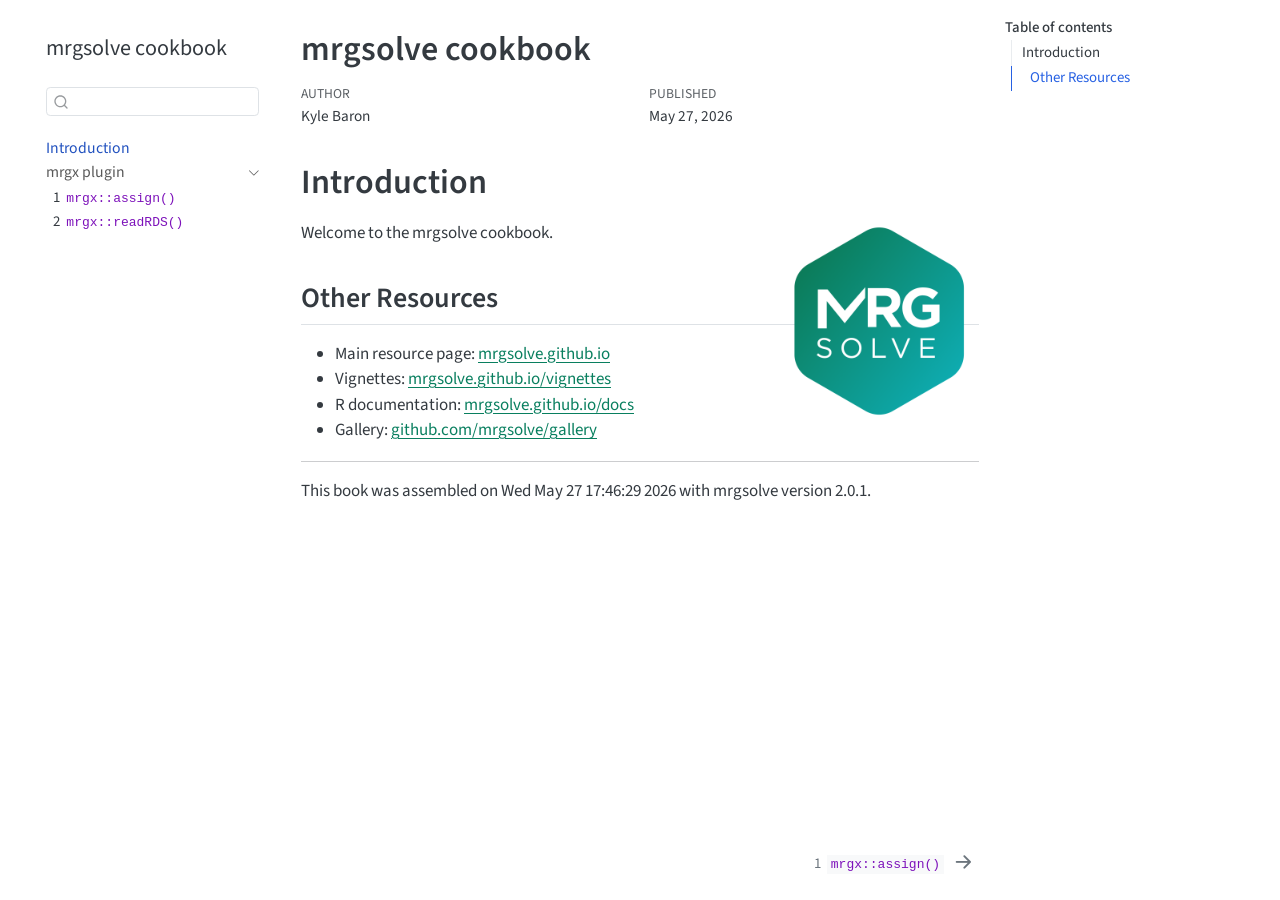
==== docs/index.html @ 0c02364f "starting book" ====
<!DOCTYPE html>
<html xmlns="http://www.w3.org/1999/xhtml" lang="en" xml:lang="en"><head>

<meta charset="utf-8">
<meta name="generator" content="quarto-1.9.37">

<meta name="viewport" content="width=device-width, initial-scale=1.0, user-scalable=yes">

<meta name="author" content="Kyle Baron">
<meta name="dcterms.date" content="2026-05-27">

<title>mrgsolve cookbook</title>
<style>
/* Default styles provided by pandoc.
** See https://pandoc.org/MANUAL.html#variables-for-html for config info.
*/
code{white-space: pre-wrap;}
span.smallcaps{font-variant: small-caps;}
div.columns{display: flex; gap: min(4vw, 1.5em);}
div.column{flex: auto; overflow-x: auto;}
div.hanging-indent{margin-left: 1.5em; text-indent: -1.5em;}
ul.task-list{list-style: none;}
ul.task-list li input[type="checkbox"] {
  width: 0.8em;
  margin: 0 0.8em 0.2em -1em; /* quarto-specific, see https://github.com/quarto-dev/quarto-cli/issues/4556 */ 
  vertical-align: middle;
}
</style>


<script src="site_libs/quarto-nav/quarto-nav.js"></script>
<script src="site_libs/quarto-nav/headroom.min.js"></script>
<script src="site_libs/clipboard/clipboard.min.js"></script>
<script src="site_libs/quarto-search/autocomplete.umd.js"></script>
<script src="site_libs/quarto-search/fuse.min.js"></script>
<script src="site_libs/quarto-search/quarto-search.js"></script>
<meta name="quarto:offset" content="./">
<link href="./mrgx-assign.html" rel="next">
<link href="./images/MRG-Solve-Hex.png" rel="icon" type="image/png">
<script src="site_libs/quarto-html/quarto.js" type="module"></script>
<script src="site_libs/quarto-html/tabsets/tabsets.js" type="module"></script>
<script src="site_libs/quarto-html/popper.min.js"></script>
<script src="site_libs/quarto-html/tippy.umd.min.js"></script>
<script src="site_libs/quarto-html/anchor.min.js"></script>
<link href="site_libs/quarto-html/tippy.css" rel="stylesheet">
<link href="site_libs/quarto-html/quarto-syntax-highlighting-7f8f88aac4f3542376d5c11b86a4c14d.css" rel="stylesheet" id="quarto-text-highlighting-styles">
<script src="site_libs/bootstrap/bootstrap.min.js"></script>
<link href="site_libs/bootstrap/bootstrap-icons.css" rel="stylesheet">
<link href="site_libs/bootstrap/bootstrap-fcea66d32851c3decd982b1877fc33de.min.css" rel="stylesheet" append-hash="true" id="quarto-bootstrap" data-mode="light">
<script id="quarto-search-options" type="application/json">{
  "location": "sidebar",
  "copy-button": false,
  "collapse-after": 3,
  "panel-placement": "start",
  "type": "textbox",
  "limit": 50,
  "keyboard-shortcut": [
    "f",
    "/",
    "s"
  ],
  "show-item-context": false,
  "language": {
    "search-no-results-text": "No results",
    "search-matching-documents-text": "matching documents",
    "search-copy-link-title": "Copy link to search",
    "search-hide-matches-text": "Hide additional matches",
    "search-more-match-text": "more match in this document",
    "search-more-matches-text": "more matches in this document",
    "search-clear-button-title": "Clear",
    "search-text-placeholder": "",
    "search-detached-cancel-button-title": "Cancel",
    "search-submit-button-title": "Submit",
    "search-label": "Search"
  }
}</script>


</head>

<body class="nav-sidebar floating quarto-light">

<div id="quarto-search-results"></div>
  <header id="quarto-header" class="headroom fixed-top">
  <nav class="quarto-secondary-nav">
    <div class="container-fluid d-flex">
      <button type="button" class="quarto-btn-toggle btn" data-bs-toggle="collapse" role="button" data-bs-target=".quarto-sidebar-collapse-item" aria-controls="quarto-sidebar" aria-expanded="false" aria-label="Toggle sidebar navigation" onclick="if (window.quartoToggleHeadroom) { window.quartoToggleHeadroom(); }">
        <i class="bi bi-layout-text-sidebar-reverse"></i>
      </button>
        <nav class="quarto-page-breadcrumbs" aria-label="breadcrumb"><ol class="breadcrumb"><li class="breadcrumb-item"><a href="./index.html">Introduction</a></li></ol></nav>
        <a class="flex-grow-1" role="navigation" data-bs-toggle="collapse" data-bs-target=".quarto-sidebar-collapse-item" aria-controls="quarto-sidebar" aria-expanded="false" aria-label="Toggle sidebar navigation" onclick="if (window.quartoToggleHeadroom) { window.quartoToggleHeadroom(); }">      
        </a>
      <button type="button" class="btn quarto-search-button" aria-label="Search" onclick="window.quartoOpenSearch();">
        <i class="bi bi-search"></i>
      </button>
    </div>
  </nav>
</header>
<!-- content -->
<div id="quarto-content" class="quarto-container page-columns page-rows-contents page-layout-article">
<!-- sidebar -->
  <nav id="quarto-sidebar" class="sidebar collapse collapse-horizontal quarto-sidebar-collapse-item sidebar-navigation floating overflow-auto">
    <div class="pt-lg-2 mt-2 text-left sidebar-header">
    <div class="sidebar-title mb-0 py-0">
      <a href="./">mrgsolve cookbook</a> 
    </div>
      </div>
        <div class="mt-2 flex-shrink-0 align-items-center">
        <div class="sidebar-search">
        <div id="quarto-search" class="" title="Search"></div>
        </div>
        </div>
    <div class="sidebar-menu-container"> 
    <ul class="list-unstyled mt-1">
        <li class="sidebar-item">
  <div class="sidebar-item-container"> 
  <a href="./index.html" class="sidebar-item-text sidebar-link active">
 <span class="menu-text">Introduction</span></a>
  </div>
</li>
        <li class="sidebar-item sidebar-item-section">
      <div class="sidebar-item-container"> 
            <a class="sidebar-item-text sidebar-link text-start" data-bs-toggle="collapse" data-bs-target="#quarto-sidebar-section-1" role="navigation" aria-expanded="true">
 <span class="menu-text">mrgx plugin</span></a>
          <a class="sidebar-item-toggle text-start" data-bs-toggle="collapse" data-bs-target="#quarto-sidebar-section-1" role="navigation" aria-expanded="true" aria-label="Toggle section">
            <i class="bi bi-chevron-right ms-2"></i>
          </a> 
      </div>
      <ul id="quarto-sidebar-section-1" class="collapse list-unstyled sidebar-section depth1 show">  
          <li class="sidebar-item">
  <div class="sidebar-item-container"> 
  <a href="./mrgx-assign.html" class="sidebar-item-text sidebar-link">
 <span class="menu-text"><span class="chapter-number">1</span>&nbsp; <span class="chapter-title"><code>mrgx::assign()</code></span></span></a>
  </div>
</li>
          <li class="sidebar-item">
  <div class="sidebar-item-container"> 
  <a href="./mrgx-rds.html" class="sidebar-item-text sidebar-link">
 <span class="menu-text"><span class="chapter-number">2</span>&nbsp; <span class="chapter-title"><code>mrgx::readRDS()</code></span></span></a>
  </div>
</li>
      </ul>
  </li>
    </ul>
    </div>
</nav>
<div id="quarto-sidebar-glass" class="quarto-sidebar-collapse-item" data-bs-toggle="collapse" data-bs-target=".quarto-sidebar-collapse-item"></div>
<!-- margin-sidebar -->
    <div id="quarto-margin-sidebar" class="sidebar margin-sidebar">
        <nav id="TOC" role="doc-toc" class="toc-active">
    <h2 id="toc-title">Table of contents</h2>
   
  <ul>
  <li><a href="#introduction" id="toc-introduction" class="nav-link active" data-scroll-target="#introduction">Introduction</a>
  <ul class="collapse">
  <li><a href="#other-resources" id="toc-other-resources" class="nav-link" data-scroll-target="#other-resources">Other Resources</a></li>
  </ul></li>
  </ul>
</nav>
    </div>
<!-- main -->
<main class="content" id="quarto-document-content">

<header id="title-block-header" class="quarto-title-block default">
<div class="quarto-title">
<h1 class="title">mrgsolve cookbook</h1>
</div>



<div class="quarto-title-meta">

    <div>
    <div class="quarto-title-meta-heading">Author</div>
    <div class="quarto-title-meta-contents">
             <p>Kyle Baron </p>
          </div>
  </div>
    
    <div>
    <div class="quarto-title-meta-heading">Published</div>
    <div class="quarto-title-meta-contents">
      <p class="date">May 27, 2026</p>
    </div>
  </div>
  
    
  </div>
  


</header>


<section id="introduction" class="level1 unnumbered">
<h1 class="unnumbered">Introduction</h1>
<p><img src="images/MRG-Solve-Hex.png" align="right" width="200px"> Welcome to the mrgsolve cookbook.</p>
<section id="other-resources" class="level2 unnumbered">
<h2 class="unnumbered anchored" data-anchor-id="other-resources">Other Resources</h2>
<ul>
<li>Main resource page: <a href="https://mrgsolve.github.io">mrgsolve.github.io</a></li>
<li>Vignettes: <a href="https://mrgsolve.github.io/vignettes">mrgsolve.github.io/vignettes</a></li>
<li>R documentation: <a href="https://mrgsolve.github.io/docs">mrgsolve.github.io/docs</a></li>
<li>Gallery: <a href="https://github.com/mrgsolve/gallery">github.com/mrgsolve/gallery</a></li>
</ul>
<hr>
<p>This book was assembled on Wed May 27 17:46:29 2026 with mrgsolve version 2.0.1.</p>


</section>
</section>

</main> <!-- /main -->
<script id="quarto-html-after-body" type="application/javascript">
  window.document.addEventListener("DOMContentLoaded", function (event) {
    const icon = "";
    const anchorJS = new window.AnchorJS();
    anchorJS.options = {
      placement: 'right',
      icon: icon
    };
    anchorJS.add('.anchored');
    const isCodeAnnotation = (el) => {
      for (const clz of el.classList) {
        if (clz.startsWith('code-annotation-')) {                     
          return true;
        }
      }
      return false;
    }
    const onCopySuccess = function(e) {
      // button target
      const button = e.trigger;
      // don't keep focus
      button.blur();
      // flash "checked"
      button.classList.add('code-copy-button-checked');
      var currentTitle = button.getAttribute("title");
      button.setAttribute("title", "Copied!");
      let tooltip;
      if (window.bootstrap) {
        button.setAttribute("data-bs-toggle", "tooltip");
        button.setAttribute("data-bs-placement", "left");
        button.setAttribute("data-bs-title", "Copied!");
        tooltip = new bootstrap.Tooltip(button, 
          { trigger: "manual", 
            customClass: "code-copy-button-tooltip",
            offset: [0, -8]});
        tooltip.show();    
      }
      setTimeout(function() {
        if (tooltip) {
          tooltip.hide();
          button.removeAttribute("data-bs-title");
          button.removeAttribute("data-bs-toggle");
          button.removeAttribute("data-bs-placement");
        }
        button.setAttribute("title", currentTitle);
        button.classList.remove('code-copy-button-checked');
      }, 1000);
      // clear code selection
      e.clearSelection();
    }
    const getTextToCopy = function(trigger) {
      const outerScaffold = trigger.parentElement.cloneNode(true);
      const codeEl = outerScaffold.querySelector('code');
      for (const childEl of codeEl.children) {
        if (isCodeAnnotation(childEl)) {
          childEl.remove();
        }
      }
      return codeEl.innerText;
    }
    const clipboard = new window.ClipboardJS('.code-copy-button:not([data-in-quarto-modal])', {
      text: getTextToCopy
    });
    clipboard.on('success', onCopySuccess);
    if (window.document.getElementById('quarto-embedded-source-code-modal')) {
      const clipboardModal = new window.ClipboardJS('.code-copy-button[data-in-quarto-modal]', {
        text: getTextToCopy,
        container: window.document.getElementById('quarto-embedded-source-code-modal')
      });
      clipboardModal.on('success', onCopySuccess);
    }
      var localhostRegex = new RegExp(/^(?:http|https):\/\/localhost\:?[0-9]*\//);
      var mailtoRegex = new RegExp(/^mailto:/);
        var filterRegex = new RegExp('/' + window.location.host + '/');
      var isInternal = (href) => {
          return filterRegex.test(href) || localhostRegex.test(href) || mailtoRegex.test(href);
      }
      // Inspect non-navigation links and adorn them if external
     var links = window.document.querySelectorAll('a[href]:not(.nav-link):not(.navbar-brand):not(.toc-action):not(.sidebar-link):not(.sidebar-item-toggle):not(.pagination-link):not(.no-external):not([aria-hidden]):not(.dropdown-item):not(.quarto-navigation-tool):not(.about-link)');
      for (var i=0; i<links.length; i++) {
        const link = links[i];
        if (!isInternal(link.href)) {
          // undo the damage that might have been done by quarto-nav.js in the case of
          // links that we want to consider external
          if (link.dataset.originalHref !== undefined) {
            link.href = link.dataset.originalHref;
          }
        }
      }
    function tippyHover(el, contentFn, onTriggerFn, onUntriggerFn) {
      const config = {
        allowHTML: true,
        maxWidth: 500,
        delay: 100,
        arrow: false,
        appendTo: function(el) {
            return el.parentElement;
        },
        interactive: true,
        interactiveBorder: 10,
        theme: 'quarto',
        placement: 'bottom-start',
      };
      if (contentFn) {
        config.content = contentFn;
      }
      if (onTriggerFn) {
        config.onTrigger = onTriggerFn;
      }
      if (onUntriggerFn) {
        config.onUntrigger = onUntriggerFn;
      }
      window.tippy(el, config); 
    }
    const noterefs = window.document.querySelectorAll('a[role="doc-noteref"]');
    for (var i=0; i<noterefs.length; i++) {
      const ref = noterefs[i];
      tippyHover(ref, function() {
        // use id or data attribute instead here
        let href = ref.getAttribute('data-footnote-href') || ref.getAttribute('href');
        try { href = new URL(href).hash; } catch {}
        const id = href.replace(/^#\/?/, "");
        const note = window.document.getElementById(id);
        if (note) {
          return note.innerHTML;
        } else {
          return "";
        }
      });
    }
    const xrefs = window.document.querySelectorAll('a.quarto-xref');
    const processXRef = (id, note) => {
      // Strip column container classes
      const stripColumnClz = (el) => {
        el.classList.remove("page-full", "page-columns");
        if (el.children) {
          for (const child of el.children) {
            stripColumnClz(child);
          }
        }
      }
      stripColumnClz(note)
      if (id === null || id.startsWith('sec-')) {
        // Special case sections, only their first couple elements
        const container = document.createElement("div");
        if (note.children && note.children.length > 2) {
          container.appendChild(note.children[0].cloneNode(true));
          for (let i = 1; i < note.children.length; i++) {
            const child = note.children[i];
            if (child.tagName === "P" && child.innerText === "") {
              continue;
            } else {
              container.appendChild(child.cloneNode(true));
              break;
            }
          }
          if (window.Quarto?.typesetMath) {
            window.Quarto.typesetMath(container);
          }
          return container.innerHTML
        } else {
          if (window.Quarto?.typesetMath) {
            window.Quarto.typesetMath(note);
          }
          return note.innerHTML;
        }
      } else {
        // Remove any anchor links if they are present
        const anchorLink = note.querySelector('a.anchorjs-link');
        if (anchorLink) {
          anchorLink.remove();
        }
        if (window.Quarto?.typesetMath) {
          window.Quarto.typesetMath(note);
        }
        if (note.classList.contains("callout")) {
          return note.outerHTML;
        } else {
          return note.innerHTML;
        }
      }
    }
    for (var i=0; i<xrefs.length; i++) {
      const xref = xrefs[i];
      tippyHover(xref, undefined, function(instance) {
        instance.disable();
        let url = xref.getAttribute('href');
        let hash = undefined; 
        if (url.startsWith('#')) {
          hash = url;
        } else {
          try { hash = new URL(url).hash; } catch {}
        }
        if (hash) {
          const id = hash.replace(/^#\/?/, "");
          const note = window.document.getElementById(id);
          if (note !== null) {
            try {
              const html = processXRef(id, note.cloneNode(true));
              instance.setContent(html);
            } finally {
              instance.enable();
              instance.show();
            }
          } else {
            // See if we can fetch this
            fetch(url.split('#')[0])
            .then(res => res.text())
            .then(html => {
              const parser = new DOMParser();
              const htmlDoc = parser.parseFromString(html, "text/html");
              const note = htmlDoc.getElementById(id);
              if (note !== null) {
                const html = processXRef(id, note);
                instance.setContent(html);
              } 
            }).finally(() => {
              instance.enable();
              instance.show();
            });
          }
        } else {
          // See if we can fetch a full url (with no hash to target)
          // This is a special case and we should probably do some content thinning / targeting
          fetch(url)
          .then(res => res.text())
          .then(html => {
            const parser = new DOMParser();
            const htmlDoc = parser.parseFromString(html, "text/html");
            const note = htmlDoc.querySelector('main.content');
            if (note !== null) {
              // This should only happen for chapter cross references
              // (since there is no id in the URL)
              // remove the first header
              if (note.children.length > 0 && note.children[0].tagName === "HEADER") {
                note.children[0].remove();
              }
              const html = processXRef(null, note);
              instance.setContent(html);
            } 
          }).finally(() => {
            instance.enable();
            instance.show();
          });
        }
      }, function(instance) {
      });
    }
        let selectedAnnoteEl;
        const selectorForAnnotation = ( cell, annotation) => {
          let cellAttr = 'data-code-cell="' + cell + '"';
          let lineAttr = 'data-code-annotation="' +  annotation + '"';
          const selector = 'span[' + cellAttr + '][' + lineAttr + ']';
          return selector;
        }
        const selectCodeLines = (annoteEl) => {
          const doc = window.document;
          const targetCell = annoteEl.getAttribute("data-target-cell");
          const targetAnnotation = annoteEl.getAttribute("data-target-annotation");
          const annoteSpan = window.document.querySelector(selectorForAnnotation(targetCell, targetAnnotation));
          const lines = annoteSpan.getAttribute("data-code-lines").split(",");
          const lineIds = lines.map((line) => {
            return targetCell + "-" + line;
          })
          let top = null;
          let height = null;
          let parent = null;
          if (lineIds.length > 0) {
              //compute the position of the single el (top and bottom and make a div)
              const el = window.document.getElementById(lineIds[0]);
              top = el.offsetTop;
              height = el.offsetHeight;
              parent = el.parentElement.parentElement;
            if (lineIds.length > 1) {
              const lastEl = window.document.getElementById(lineIds[lineIds.length - 1]);
              const bottom = lastEl.offsetTop + lastEl.offsetHeight;
              height = bottom - top;
            }
            if (top !== null && height !== null && parent !== null) {
              // cook up a div (if necessary) and position it 
              let div = window.document.getElementById("code-annotation-line-highlight");
              if (div === null) {
                div = window.document.createElement("div");
                div.setAttribute("id", "code-annotation-line-highlight");
                div.style.position = 'absolute';
                parent.appendChild(div);
              }
              div.style.top = top - 2 + "px";
              div.style.height = height + 4 + "px";
              div.style.left = 0;
              let gutterDiv = window.document.getElementById("code-annotation-line-highlight-gutter");
              if (gutterDiv === null) {
                gutterDiv = window.document.createElement("div");
                gutterDiv.setAttribute("id", "code-annotation-line-highlight-gutter");
                gutterDiv.style.position = 'absolute';
                const codeCell = window.document.getElementById(targetCell);
                const gutter = codeCell.querySelector('.code-annotation-gutter');
                gutter.appendChild(gutterDiv);
              }
              gutterDiv.style.top = top - 2 + "px";
              gutterDiv.style.height = height + 4 + "px";
            }
            selectedAnnoteEl = annoteEl;
          }
        };
        const unselectCodeLines = () => {
          const elementsIds = ["code-annotation-line-highlight", "code-annotation-line-highlight-gutter"];
          elementsIds.forEach((elId) => {
            const div = window.document.getElementById(elId);
            if (div) {
              div.remove();
            }
          });
          selectedAnnoteEl = undefined;
        };
          // Handle positioning of the toggle
      window.addEventListener(
        "resize",
        throttle(() => {
          elRect = undefined;
          if (selectedAnnoteEl) {
            selectCodeLines(selectedAnnoteEl);
          }
        }, 10)
      );
      function throttle(fn, ms) {
      let throttle = false;
      let timer;
        return (...args) => {
          if(!throttle) { // first call gets through
              fn.apply(this, args);
              throttle = true;
          } else { // all the others get throttled
              if(timer) clearTimeout(timer); // cancel #2
              timer = setTimeout(() => {
                fn.apply(this, args);
                timer = throttle = false;
              }, ms);
          }
        };
      }
        // Attach click handler to the DT
        const annoteDls = window.document.querySelectorAll('dt[data-target-cell]');
        for (const annoteDlNode of annoteDls) {
          annoteDlNode.addEventListener('click', (event) => {
            const clickedEl = event.target;
            if (clickedEl !== selectedAnnoteEl) {
              unselectCodeLines();
              const activeEl = window.document.querySelector('dt[data-target-cell].code-annotation-active');
              if (activeEl) {
                activeEl.classList.remove('code-annotation-active');
              }
              selectCodeLines(clickedEl);
              clickedEl.classList.add('code-annotation-active');
            } else {
              // Unselect the line
              unselectCodeLines();
              clickedEl.classList.remove('code-annotation-active');
            }
          });
        }
    const findCites = (el) => {
      const parentEl = el.parentElement;
      if (parentEl) {
        const cites = parentEl.dataset.cites;
        if (cites) {
          return {
            el,
            cites: cites.split(' ')
          };
        } else {
          return findCites(el.parentElement)
        }
      } else {
        return undefined;
      }
    };
    var bibliorefs = window.document.querySelectorAll('a[role="doc-biblioref"]');
    for (var i=0; i<bibliorefs.length; i++) {
      const ref = bibliorefs[i];
      const citeInfo = findCites(ref);
      if (citeInfo) {
        tippyHover(citeInfo.el, function() {
          var popup = window.document.createElement('div');
          citeInfo.cites.forEach(function(cite) {
            var citeDiv = window.document.createElement('div');
            citeDiv.classList.add('hanging-indent');
            citeDiv.classList.add('csl-entry');
            var biblioDiv = window.document.getElementById('ref-' + cite);
            if (biblioDiv) {
              citeDiv.innerHTML = biblioDiv.innerHTML;
            }
            popup.appendChild(citeDiv);
          });
          return popup.innerHTML;
        });
      }
    }
  });
  </script>
<nav class="page-navigation">
  <div class="nav-page nav-page-previous">
  </div>
  <div class="nav-page nav-page-next">
      <a href="./mrgx-assign.html" class="pagination-link" aria-label="`mrgx::assign()`">
        <span class="nav-page-text"><span class="chapter-number">1</span>&nbsp; <span class="chapter-title"><code>mrgx::assign()</code></span></span> <i class="bi bi-arrow-right-short"></i>
      </a>
  </div>
</nav>
</div> <!-- /content -->




</body></html>
---- docs/site_libs/quarto-html/tippy.css ----
.tippy-box[data-animation=fade][data-state=hidden]{opacity:0}[data-tippy-root]{max-width:calc(100vw - 10px)}.tippy-box{position:relative;background-color:#333;color:#fff;border-radius:4px;font-size:14px;line-height:1.4;white-space:normal;outline:0;transition-property:transform,visibility,opacity}.tippy-box[data-placement^=top]>.tippy-arrow{bottom:0}.tippy-box[data-placement^=top]>.tippy-arrow:before{bottom:-7px;left:0;border-width:8px 8px 0;border-top-color:initial;transform-origin:center top}.tippy-box[data-placement^=bottom]>.tippy-arrow{top:0}.tippy-box[data-placement^=bottom]>.tippy-arrow:before{top:-7px;left:0;border-width:0 8px 8px;border-bottom-color:initial;transform-origin:center bottom}.tippy-box[data-placement^=left]>.tippy-arrow{right:0}.tippy-box[data-placement^=left]>.tippy-arrow:before{border-width:8px 0 8px 8px;border-left-color:initial;right:-7px;transform-origin:center left}.tippy-box[data-placement^=right]>.tippy-arrow{left:0}.tippy-box[data-placement^=right]>.tippy-arrow:before{left:-7px;border-width:8px 8px 8px 0;border-right-color:initial;transform-origin:center right}.tippy-box[data-inertia][data-state=visible]{transition-timing-function:cubic-bezier(.54,1.5,.38,1.11)}.tippy-arrow{width:16px;height:16px;color:#333}.tippy-arrow:before{content:"";position:absolute;border-color:transparent;border-style:solid}.tippy-content{position:relative;padding:5px 9px;z-index:1}
---- docs/site_libs/quarto-html/quarto-syntax-highlighting-7f8f88aac4f3542376d5c11b86a4c14d.css ----
/* quarto syntax highlight colors */
:root {
  --quarto-hl-ot-color: #003B4F;
  --quarto-hl-at-color: #657422;
  --quarto-hl-ss-color: #20794D;
  --quarto-hl-an-color: #5E5E5E;
  --quarto-hl-fu-color: #4758AB;
  --quarto-hl-st-color: #20794D;
  --quarto-hl-cf-color: #003B4F;
  --quarto-hl-op-color: #5E5E5E;
  --quarto-hl-er-color: #AD0000;
  --quarto-hl-bn-color: #AD0000;
  --quarto-hl-al-color: #AD0000;
  --quarto-hl-va-color: #111111;
  --quarto-hl-bu-color: inherit;
  --quarto-hl-ex-color: inherit;
  --quarto-hl-pp-color: #AD0000;
  --quarto-hl-in-color: #5E5E5E;
  --quarto-hl-vs-color: #20794D;
  --quarto-hl-wa-color: #5E5E5E;
  --quarto-hl-do-color: #5E5E5E;
  --quarto-hl-im-color: #00769E;
  --quarto-hl-ch-color: #20794D;
  --quarto-hl-dt-color: #AD0000;
  --quarto-hl-fl-color: #AD0000;
  --quarto-hl-co-color: #5E5E5E;
  --quarto-hl-cv-color: #5E5E5E;
  --quarto-hl-cn-color: #8f5902;
  --quarto-hl-sc-color: #5E5E5E;
  --quarto-hl-dv-color: #AD0000;
  --quarto-hl-kw-color: #003B4F;
}

/* other quarto variables */
:root {
  --quarto-font-monospace: SFMono-Regular, Menlo, Monaco, Consolas, "Liberation Mono", "Courier New", monospace;
}

/* syntax highlight based on Pandoc's rules */
pre > code.sourceCode > span {
  color: #003B4F;
}

code.sourceCode > span {
  color: #003B4F;
}

div.sourceCode,
div.sourceCode pre.sourceCode {
  color: #003B4F;
}

/* Normal */
code span {
  color: #003B4F;
}

/* Alert */
code span.al {
  color: #AD0000;
  font-style: inherit;
}

/* Annotation */
code span.an {
  color: #5E5E5E;
  font-style: inherit;
}

/* Attribute */
code span.at {
  color: #657422;
  font-style: inherit;
}

/* BaseN */
code span.bn {
  color: #AD0000;
  font-style: inherit;
}

/* BuiltIn */
code span.bu {
  font-style: inherit;
}

/* ControlFlow */
code span.cf {
  color: #003B4F;
  font-weight: bold;
  font-style: inherit;
}

/* Char */
code span.ch {
  color: #20794D;
  font-style: inherit;
}

/* Constant */
code span.cn {
  color: #8f5902;
  font-style: inherit;
}

/* Comment */
code span.co {
  color: #5E5E5E;
  font-style: inherit;
}

/* CommentVar */
code span.cv {
  color: #5E5E5E;
  font-style: italic;
}

/* Documentation */
code span.do {
  color: #5E5E5E;
  font-style: italic;
}

/* DataType */
code span.dt {
  color: #AD0000;
  font-style: inherit;
}

/* DecVal */
code span.dv {
  color: #AD0000;
  font-style: inherit;
}

/* Error */
code span.er {
  color: #AD0000;
  font-style: inherit;
}

/* Extension */
code span.ex {
  font-style: inherit;
}

/* Float */
code span.fl {
  color: #AD0000;
  font-style: inherit;
}

/* Function */
code span.fu {
  color: #4758AB;
  font-style: inherit;
}

/* Import */
code span.im {
  color: #00769E;
  font-style: inherit;
}

/* Information */
code span.in {
  color: #5E5E5E;
  font-style: inherit;
}

/* Keyword */
code span.kw {
  color: #003B4F;
  font-weight: bold;
  font-style: inherit;
}

/* Operator */
code span.op {
  color: #5E5E5E;
  font-style: inherit;
}

/* Other */
code span.ot {
  color: #003B4F;
  font-style: inherit;
}

/* Preprocessor */
code span.pp {
  color: #AD0000;
  font-style: inherit;
}

/* SpecialChar */
code span.sc {
  color: #5E5E5E;
  font-style: inherit;
}

/* SpecialString */
code span.ss {
  color: #20794D;
  font-style: inherit;
}

/* String */
code span.st {
  color: #20794D;
  font-style: inherit;
}

/* Variable */
code span.va {
  color: #111111;
  font-style: inherit;
}

/* VerbatimString */
code span.vs {
  color: #20794D;
  font-style: inherit;
}

/* Warning */
code span.wa {
  color: #5E5E5E;
  font-style: italic;
}

.prevent-inlining {
  content: "</";
}

/*# sourceMappingURL=789ad8cd35626ba772517505b42a116e.css.map */
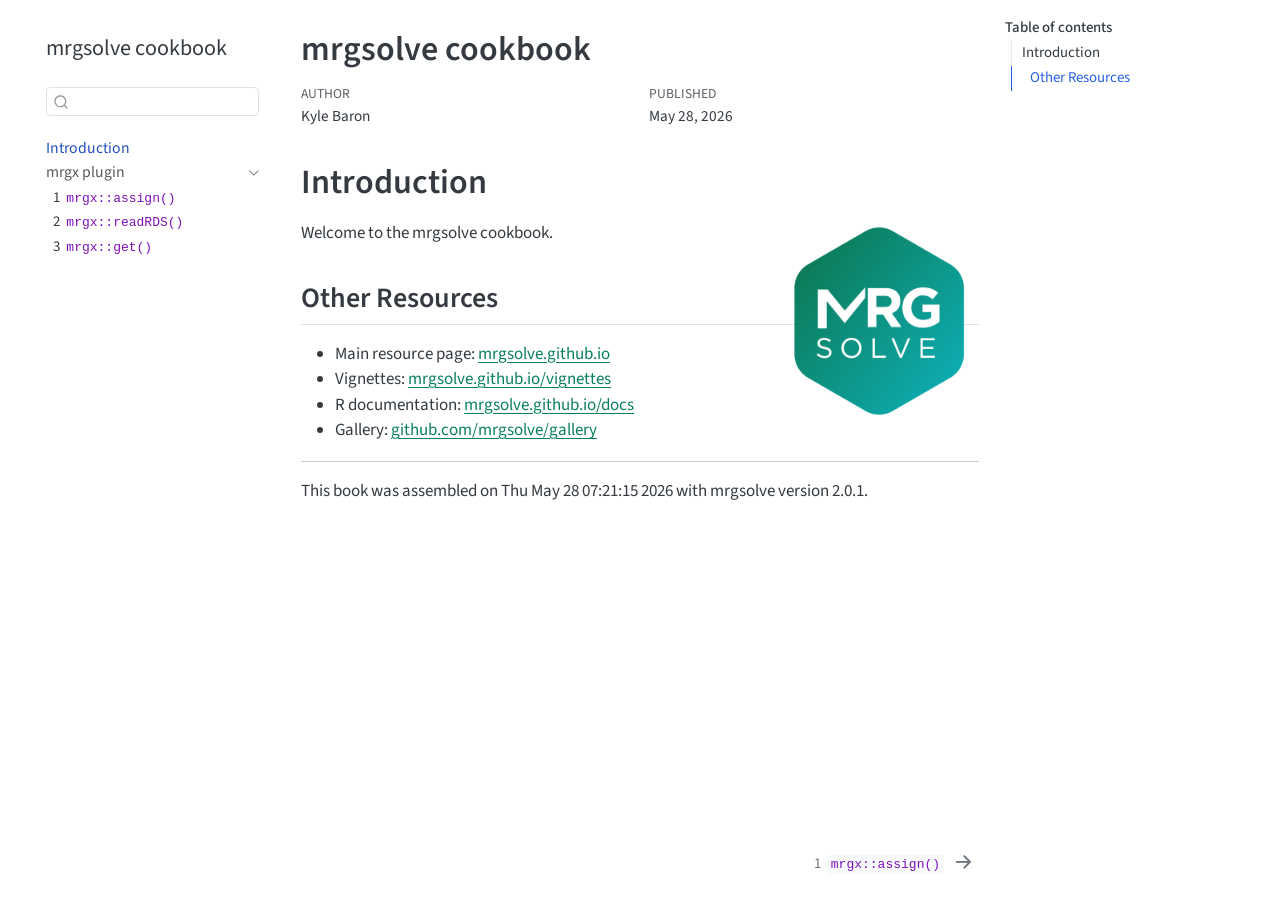
==== commit 95b38504: "add mrgx-get" ====
--- a/docs/index.html
+++ b/docs/index.html
@@ -7,7 +7,7 @@
 <meta name="viewport" content="width=device-width, initial-scale=1.0, user-scalable=yes">
 
 <meta name="author" content="Kyle Baron">
-<meta name="dcterms.date" content="2026-05-27">
+<meta name="dcterms.date" content="2026-05-28">
 
 <title>mrgsolve cookbook</title>
 <style>
@@ -139,6 +139,12 @@
  <span class="menu-text"><span class="chapter-number">2</span>&nbsp; <span class="chapter-title"><code>mrgx::readRDS()</code></span></span></a>
   </div>
 </li>
+          <li class="sidebar-item">
+  <div class="sidebar-item-container"> 
+  <a href="./mrgx-get.html" class="sidebar-item-text sidebar-link">
+ <span class="menu-text"><span class="chapter-number">3</span>&nbsp; <span class="chapter-title"><code>mrgx::get()</code></span></span></a>
+  </div>
+</li>
       </ul>
   </li>
     </ul>
@@ -180,7 +186,7 @@
     <div>
     <div class="quarto-title-meta-heading">Published</div>
     <div class="quarto-title-meta-contents">
-      <p class="date">May 27, 2026</p>
+      <p class="date">May 28, 2026</p>
     </div>
   </div>
   
@@ -204,7 +210,7 @@
 <li>Gallery: <a href="https://github.com/mrgsolve/gallery">github.com/mrgsolve/gallery</a></li>
 </ul>
 <hr>
-<p>This book was assembled on Wed May 27 17:46:29 2026 with mrgsolve version 2.0.1.</p>
+<p>This book was assembled on Thu May 28 07:21:15 2026 with mrgsolve version 2.0.1.</p>
 
 
 </section>
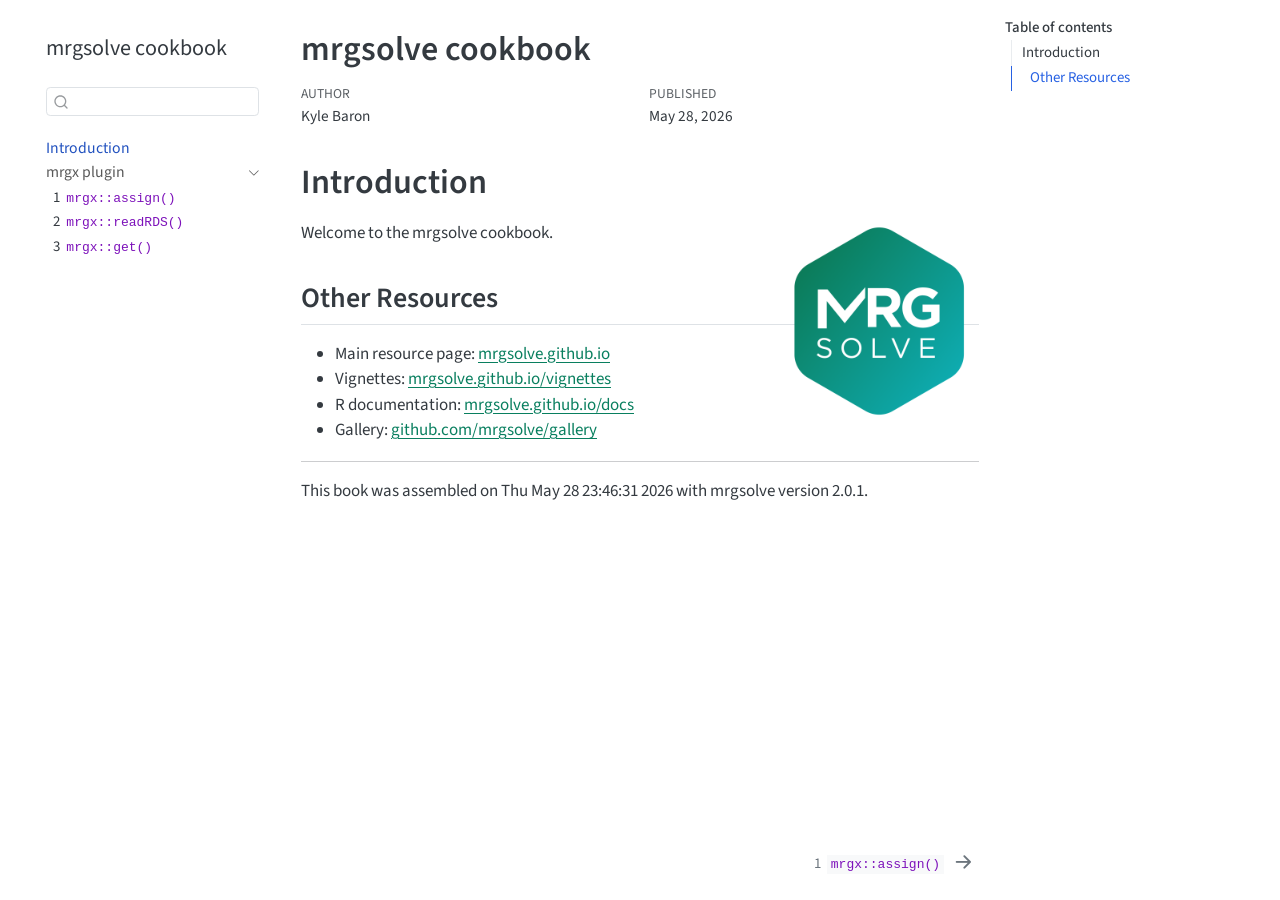
==== commit fab01a85: "add to get examples" ====
--- a/docs/index.html
+++ b/docs/index.html
@@ -210,7 +210,7 @@
 <li>Gallery: <a href="https://github.com/mrgsolve/gallery">github.com/mrgsolve/gallery</a></li>
 </ul>
 <hr>
-<p>This book was assembled on Thu May 28 07:21:15 2026 with mrgsolve version 2.0.1.</p>
+<p>This book was assembled on Thu May 28 23:46:31 2026 with mrgsolve version 2.0.1.</p>
 
 
 </section>
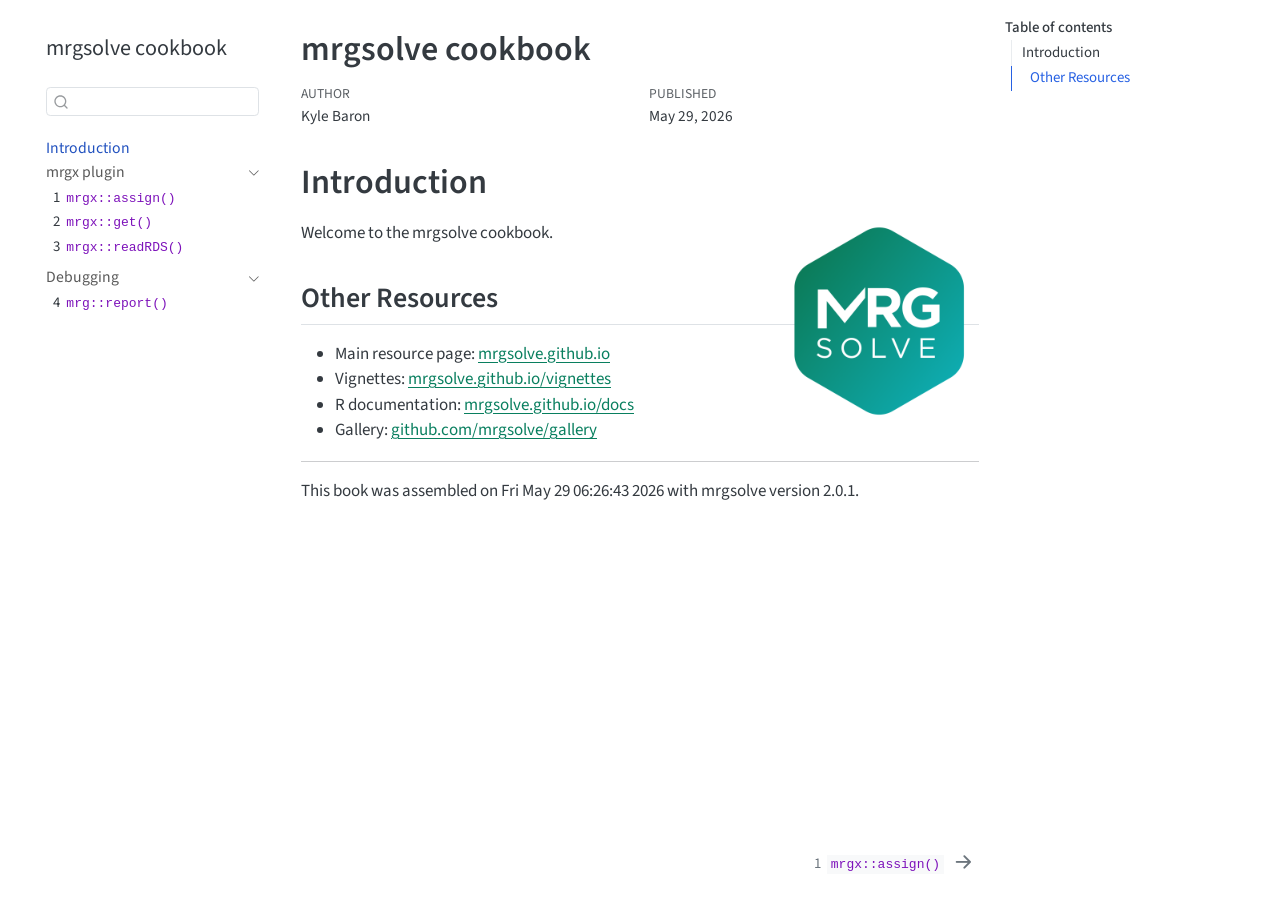
==== commit 9e4dbe7c: "add report vignette" ====
--- a/docs/index.html
+++ b/docs/index.html
@@ -7,7 +7,7 @@
 <meta name="viewport" content="width=device-width, initial-scale=1.0, user-scalable=yes">
 
 <meta name="author" content="Kyle Baron">
-<meta name="dcterms.date" content="2026-05-28">
+<meta name="dcterms.date" content="2026-05-29">
 
 <title>mrgsolve cookbook</title>
 <style>
@@ -135,14 +135,31 @@
 </li>
           <li class="sidebar-item">
   <div class="sidebar-item-container"> 
-  <a href="./mrgx-rds.html" class="sidebar-item-text sidebar-link">
- <span class="menu-text"><span class="chapter-number">2</span>&nbsp; <span class="chapter-title"><code>mrgx::readRDS()</code></span></span></a>
+  <a href="./mrgx-get.html" class="sidebar-item-text sidebar-link">
+ <span class="menu-text"><span class="chapter-number">2</span>&nbsp; <span class="chapter-title"><code>mrgx::get()</code></span></span></a>
   </div>
 </li>
           <li class="sidebar-item">
   <div class="sidebar-item-container"> 
-  <a href="./mrgx-get.html" class="sidebar-item-text sidebar-link">
- <span class="menu-text"><span class="chapter-number">3</span>&nbsp; <span class="chapter-title"><code>mrgx::get()</code></span></span></a>
+  <a href="./mrgx-rds.html" class="sidebar-item-text sidebar-link">
+ <span class="menu-text"><span class="chapter-number">3</span>&nbsp; <span class="chapter-title"><code>mrgx::readRDS()</code></span></span></a>
+  </div>
+</li>
+      </ul>
+  </li>
+        <li class="sidebar-item sidebar-item-section">
+      <div class="sidebar-item-container"> 
+            <a class="sidebar-item-text sidebar-link text-start" data-bs-toggle="collapse" data-bs-target="#quarto-sidebar-section-2" role="navigation" aria-expanded="true">
+ <span class="menu-text">Debugging</span></a>
+          <a class="sidebar-item-toggle text-start" data-bs-toggle="collapse" data-bs-target="#quarto-sidebar-section-2" role="navigation" aria-expanded="true" aria-label="Toggle section">
+            <i class="bi bi-chevron-right ms-2"></i>
+          </a> 
+      </div>
+      <ul id="quarto-sidebar-section-2" class="collapse list-unstyled sidebar-section depth1 show">  
+          <li class="sidebar-item">
+  <div class="sidebar-item-container"> 
+  <a href="./mrg-report.html" class="sidebar-item-text sidebar-link">
+ <span class="menu-text"><span class="chapter-number">4</span>&nbsp; <span class="chapter-title"><code>mrg::report()</code></span></span></a>
   </div>
 </li>
       </ul>
@@ -186,7 +203,7 @@
     <div>
     <div class="quarto-title-meta-heading">Published</div>
     <div class="quarto-title-meta-contents">
-      <p class="date">May 28, 2026</p>
+      <p class="date">May 29, 2026</p>
     </div>
   </div>
   
@@ -210,7 +227,7 @@
 <li>Gallery: <a href="https://github.com/mrgsolve/gallery">github.com/mrgsolve/gallery</a></li>
 </ul>
 <hr>
-<p>This book was assembled on Thu May 28 23:46:31 2026 with mrgsolve version 2.0.1.</p>
+<p>This book was assembled on Fri May 29 06:26:43 2026 with mrgsolve version 2.0.1.</p>
 
 
 </section>
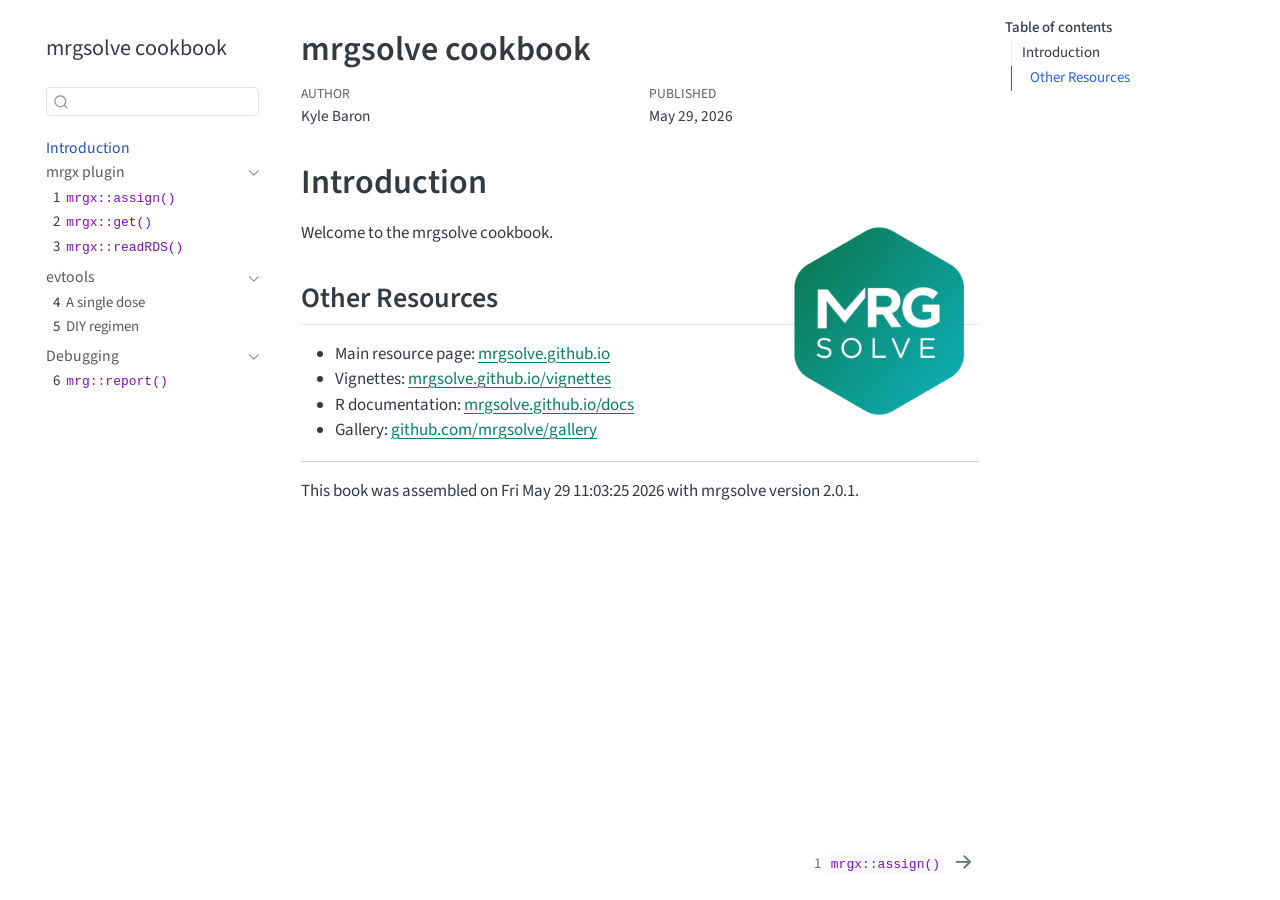
==== commit 78314bb5: "refresh" ====
--- a/docs/index.html
+++ b/docs/index.html
@@ -150,7 +150,7 @@
         <li class="sidebar-item sidebar-item-section">
       <div class="sidebar-item-container"> 
             <a class="sidebar-item-text sidebar-link text-start" data-bs-toggle="collapse" data-bs-target="#quarto-sidebar-section-2" role="navigation" aria-expanded="true">
- <span class="menu-text">Debugging</span></a>
+ <span class="menu-text">evtools</span></a>
           <a class="sidebar-item-toggle text-start" data-bs-toggle="collapse" data-bs-target="#quarto-sidebar-section-2" role="navigation" aria-expanded="true" aria-label="Toggle section">
             <i class="bi bi-chevron-right ms-2"></i>
           </a> 
@@ -158,8 +158,31 @@
       <ul id="quarto-sidebar-section-2" class="collapse list-unstyled sidebar-section depth1 show">  
           <li class="sidebar-item">
   <div class="sidebar-item-container"> 
+  <a href="./evtools-0.html" class="sidebar-item-text sidebar-link">
+ <span class="menu-text"><span class="chapter-number">4</span>&nbsp; <span class="chapter-title">A single dose</span></span></a>
+  </div>
+</li>
+          <li class="sidebar-item">
+  <div class="sidebar-item-container"> 
+  <a href="./evtools-1.html" class="sidebar-item-text sidebar-link">
+ <span class="menu-text"><span class="chapter-number">5</span>&nbsp; <span class="chapter-title">DIY regimen</span></span></a>
+  </div>
+</li>
+      </ul>
+  </li>
+        <li class="sidebar-item sidebar-item-section">
+      <div class="sidebar-item-container"> 
+            <a class="sidebar-item-text sidebar-link text-start" data-bs-toggle="collapse" data-bs-target="#quarto-sidebar-section-3" role="navigation" aria-expanded="true">
+ <span class="menu-text">Debugging</span></a>
+          <a class="sidebar-item-toggle text-start" data-bs-toggle="collapse" data-bs-target="#quarto-sidebar-section-3" role="navigation" aria-expanded="true" aria-label="Toggle section">
+            <i class="bi bi-chevron-right ms-2"></i>
+          </a> 
+      </div>
+      <ul id="quarto-sidebar-section-3" class="collapse list-unstyled sidebar-section depth1 show">  
+          <li class="sidebar-item">
+  <div class="sidebar-item-container"> 
   <a href="./mrg-report.html" class="sidebar-item-text sidebar-link">
- <span class="menu-text"><span class="chapter-number">4</span>&nbsp; <span class="chapter-title"><code>mrg::report()</code></span></span></a>
+ <span class="menu-text"><span class="chapter-number">6</span>&nbsp; <span class="chapter-title"><code>mrg::report()</code></span></span></a>
   </div>
 </li>
       </ul>
@@ -227,7 +250,7 @@
 <li>Gallery: <a href="https://github.com/mrgsolve/gallery">github.com/mrgsolve/gallery</a></li>
 </ul>
 <hr>
-<p>This book was assembled on Fri May 29 06:26:43 2026 with mrgsolve version 2.0.1.</p>
+<p>This book was assembled on Fri May 29 11:03:25 2026 with mrgsolve version 2.0.1.</p>
 
 
 </section>
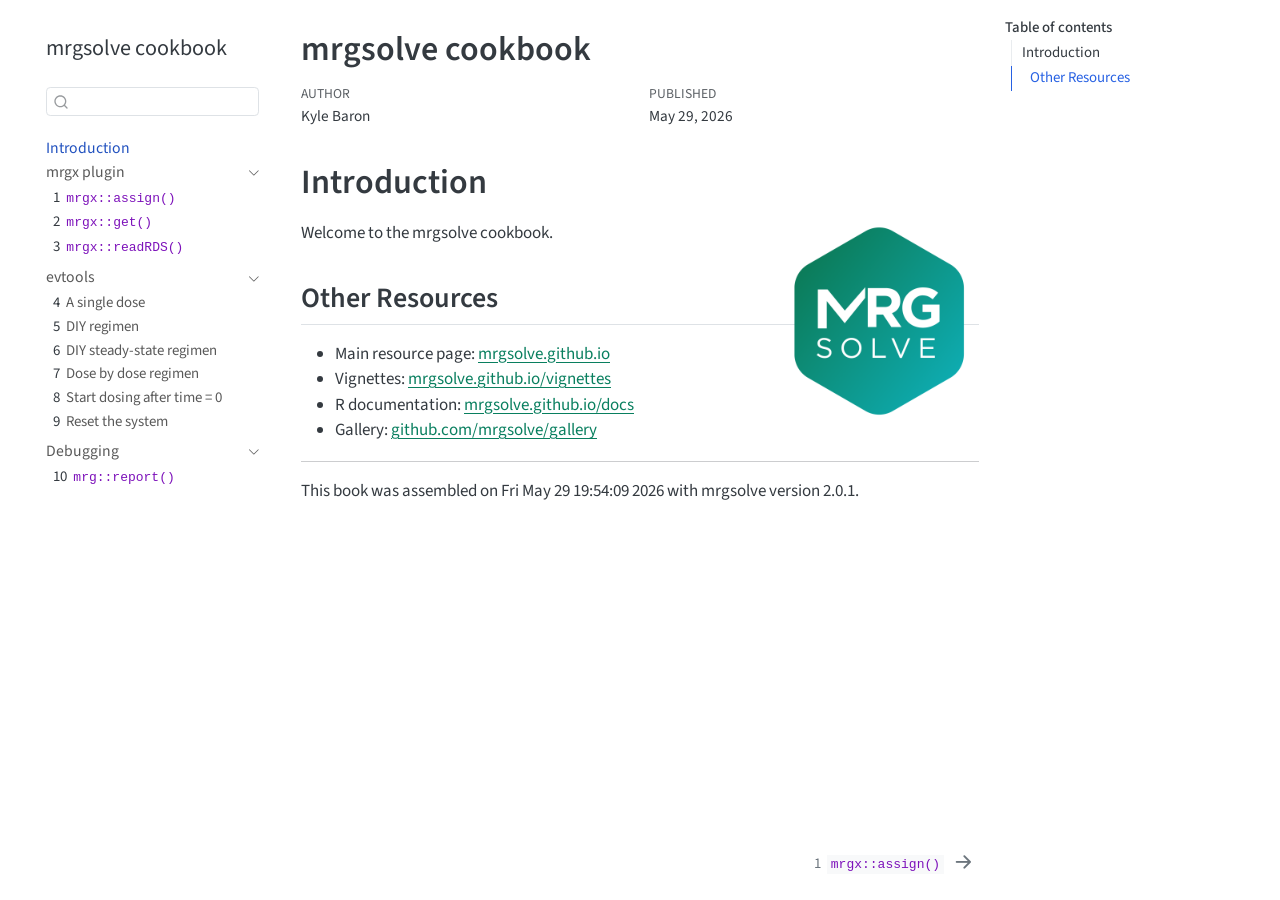
==== commit 4e5836a9: "add more evtools" ====
--- a/docs/index.html
+++ b/docs/index.html
@@ -168,6 +168,30 @@
  <span class="menu-text"><span class="chapter-number">5</span>&nbsp; <span class="chapter-title">DIY regimen</span></span></a>
   </div>
 </li>
+          <li class="sidebar-item">
+  <div class="sidebar-item-container"> 
+  <a href="./evtools-2.html" class="sidebar-item-text sidebar-link">
+ <span class="menu-text"><span class="chapter-number">6</span>&nbsp; <span class="chapter-title">DIY steady-state regimen</span></span></a>
+  </div>
+</li>
+          <li class="sidebar-item">
+  <div class="sidebar-item-container"> 
+  <a href="./evtools-3-4.html" class="sidebar-item-text sidebar-link">
+ <span class="menu-text"><span class="chapter-number">7</span>&nbsp; <span class="chapter-title">Dose by dose regimen</span></span></a>
+  </div>
+</li>
+          <li class="sidebar-item">
+  <div class="sidebar-item-container"> 
+  <a href="./evtools-5.html" class="sidebar-item-text sidebar-link">
+ <span class="menu-text"><span class="chapter-number">8</span>&nbsp; <span class="chapter-title">Start dosing after time = 0</span></span></a>
+  </div>
+</li>
+          <li class="sidebar-item">
+  <div class="sidebar-item-container"> 
+  <a href="./evtools-6.html" class="sidebar-item-text sidebar-link">
+ <span class="menu-text"><span class="chapter-number">9</span>&nbsp; <span class="chapter-title">Reset the system</span></span></a>
+  </div>
+</li>
       </ul>
   </li>
         <li class="sidebar-item sidebar-item-section">
@@ -182,7 +206,7 @@
           <li class="sidebar-item">
   <div class="sidebar-item-container"> 
   <a href="./mrg-report.html" class="sidebar-item-text sidebar-link">
- <span class="menu-text"><span class="chapter-number">6</span>&nbsp; <span class="chapter-title"><code>mrg::report()</code></span></span></a>
+ <span class="menu-text"><span class="chapter-number">10</span>&nbsp; <span class="chapter-title"><code>mrg::report()</code></span></span></a>
   </div>
 </li>
       </ul>
@@ -250,7 +274,7 @@
 <li>Gallery: <a href="https://github.com/mrgsolve/gallery">github.com/mrgsolve/gallery</a></li>
 </ul>
 <hr>
-<p>This book was assembled on Fri May 29 11:03:25 2026 with mrgsolve version 2.0.1.</p>
+<p>This book was assembled on Fri May 29 19:54:09 2026 with mrgsolve version 2.0.1.</p>
 
 
 </section>
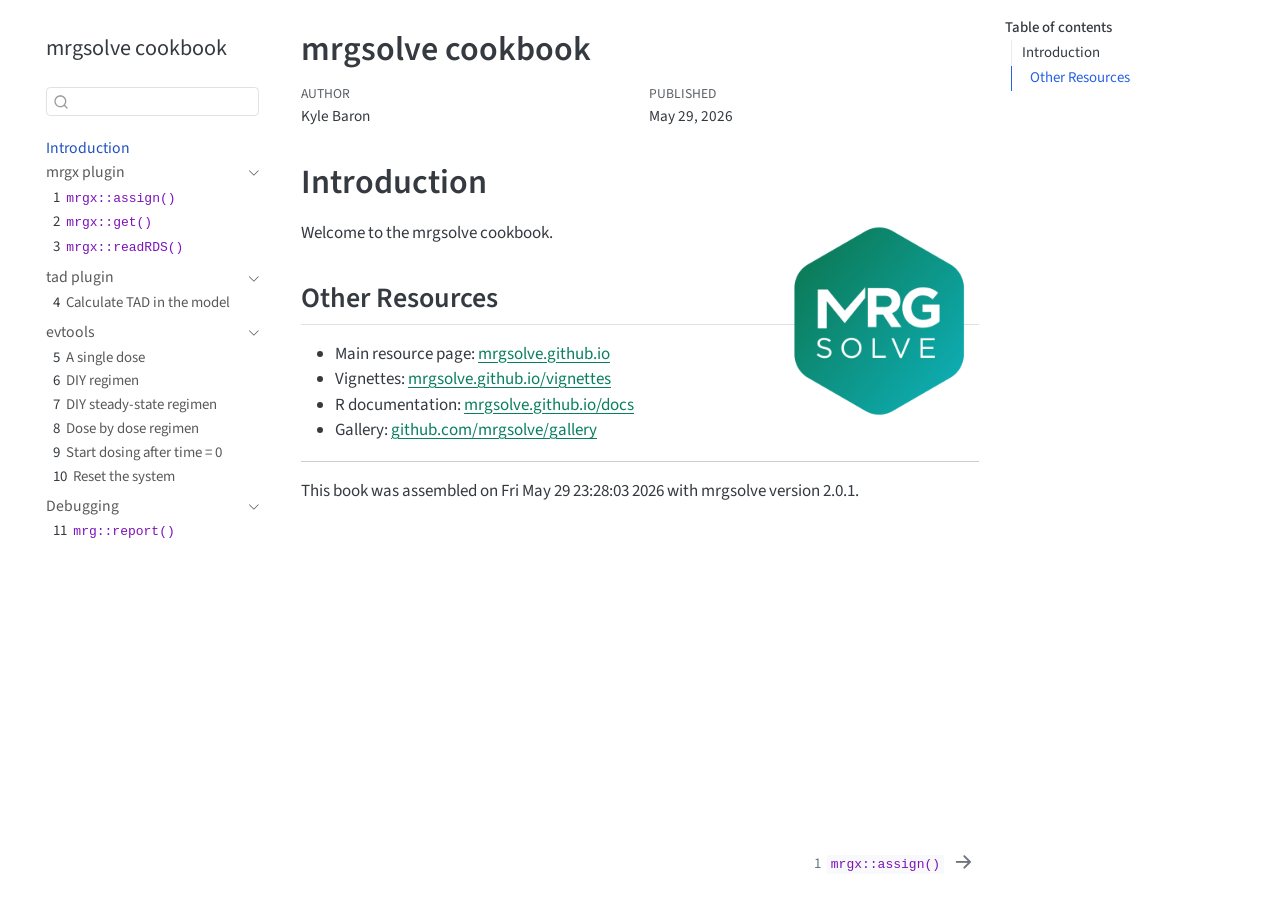
==== commit 75028ba2: "add tad vignette" ====
--- a/docs/index.html
+++ b/docs/index.html
@@ -150,7 +150,7 @@
         <li class="sidebar-item sidebar-item-section">
       <div class="sidebar-item-container"> 
             <a class="sidebar-item-text sidebar-link text-start" data-bs-toggle="collapse" data-bs-target="#quarto-sidebar-section-2" role="navigation" aria-expanded="true">
- <span class="menu-text">evtools</span></a>
+ <span class="menu-text">tad plugin</span></a>
           <a class="sidebar-item-toggle text-start" data-bs-toggle="collapse" data-bs-target="#quarto-sidebar-section-2" role="navigation" aria-expanded="true" aria-label="Toggle section">
             <i class="bi bi-chevron-right ms-2"></i>
           </a> 
@@ -158,38 +158,8 @@
       <ul id="quarto-sidebar-section-2" class="collapse list-unstyled sidebar-section depth1 show">  
           <li class="sidebar-item">
   <div class="sidebar-item-container"> 
-  <a href="./evtools-0.html" class="sidebar-item-text sidebar-link">
- <span class="menu-text"><span class="chapter-number">4</span>&nbsp; <span class="chapter-title">A single dose</span></span></a>
-  </div>
-</li>
-          <li class="sidebar-item">
-  <div class="sidebar-item-container"> 
-  <a href="./evtools-1.html" class="sidebar-item-text sidebar-link">
- <span class="menu-text"><span class="chapter-number">5</span>&nbsp; <span class="chapter-title">DIY regimen</span></span></a>
-  </div>
-</li>
-          <li class="sidebar-item">
-  <div class="sidebar-item-container"> 
-  <a href="./evtools-2.html" class="sidebar-item-text sidebar-link">
- <span class="menu-text"><span class="chapter-number">6</span>&nbsp; <span class="chapter-title">DIY steady-state regimen</span></span></a>
-  </div>
-</li>
-          <li class="sidebar-item">
-  <div class="sidebar-item-container"> 
-  <a href="./evtools-3-4.html" class="sidebar-item-text sidebar-link">
- <span class="menu-text"><span class="chapter-number">7</span>&nbsp; <span class="chapter-title">Dose by dose regimen</span></span></a>
-  </div>
-</li>
-          <li class="sidebar-item">
-  <div class="sidebar-item-container"> 
-  <a href="./evtools-5.html" class="sidebar-item-text sidebar-link">
- <span class="menu-text"><span class="chapter-number">8</span>&nbsp; <span class="chapter-title">Start dosing after time = 0</span></span></a>
-  </div>
-</li>
-          <li class="sidebar-item">
-  <div class="sidebar-item-container"> 
-  <a href="./evtools-6.html" class="sidebar-item-text sidebar-link">
- <span class="menu-text"><span class="chapter-number">9</span>&nbsp; <span class="chapter-title">Reset the system</span></span></a>
+  <a href="./tad.html" class="sidebar-item-text sidebar-link">
+ <span class="menu-text"><span class="chapter-number">4</span>&nbsp; <span class="chapter-title">Calculate TAD in the model</span></span></a>
   </div>
 </li>
       </ul>
@@ -197,7 +167,7 @@
         <li class="sidebar-item sidebar-item-section">
       <div class="sidebar-item-container"> 
             <a class="sidebar-item-text sidebar-link text-start" data-bs-toggle="collapse" data-bs-target="#quarto-sidebar-section-3" role="navigation" aria-expanded="true">
- <span class="menu-text">Debugging</span></a>
+ <span class="menu-text">evtools</span></a>
           <a class="sidebar-item-toggle text-start" data-bs-toggle="collapse" data-bs-target="#quarto-sidebar-section-3" role="navigation" aria-expanded="true" aria-label="Toggle section">
             <i class="bi bi-chevron-right ms-2"></i>
           </a> 
@@ -205,8 +175,55 @@
       <ul id="quarto-sidebar-section-3" class="collapse list-unstyled sidebar-section depth1 show">  
           <li class="sidebar-item">
   <div class="sidebar-item-container"> 
+  <a href="./evtools-0.html" class="sidebar-item-text sidebar-link">
+ <span class="menu-text"><span class="chapter-number">5</span>&nbsp; <span class="chapter-title">A single dose</span></span></a>
+  </div>
+</li>
+          <li class="sidebar-item">
+  <div class="sidebar-item-container"> 
+  <a href="./evtools-1.html" class="sidebar-item-text sidebar-link">
+ <span class="menu-text"><span class="chapter-number">6</span>&nbsp; <span class="chapter-title">DIY regimen</span></span></a>
+  </div>
+</li>
+          <li class="sidebar-item">
+  <div class="sidebar-item-container"> 
+  <a href="./evtools-2.html" class="sidebar-item-text sidebar-link">
+ <span class="menu-text"><span class="chapter-number">7</span>&nbsp; <span class="chapter-title">DIY steady-state regimen</span></span></a>
+  </div>
+</li>
+          <li class="sidebar-item">
+  <div class="sidebar-item-container"> 
+  <a href="./evtools-3-4.html" class="sidebar-item-text sidebar-link">
+ <span class="menu-text"><span class="chapter-number">8</span>&nbsp; <span class="chapter-title">Dose by dose regimen</span></span></a>
+  </div>
+</li>
+          <li class="sidebar-item">
+  <div class="sidebar-item-container"> 
+  <a href="./evtools-5.html" class="sidebar-item-text sidebar-link">
+ <span class="menu-text"><span class="chapter-number">9</span>&nbsp; <span class="chapter-title">Start dosing after time = 0</span></span></a>
+  </div>
+</li>
+          <li class="sidebar-item">
+  <div class="sidebar-item-container"> 
+  <a href="./evtools-6.html" class="sidebar-item-text sidebar-link">
+ <span class="menu-text"><span class="chapter-number">10</span>&nbsp; <span class="chapter-title">Reset the system</span></span></a>
+  </div>
+</li>
+      </ul>
+  </li>
+        <li class="sidebar-item sidebar-item-section">
+      <div class="sidebar-item-container"> 
+            <a class="sidebar-item-text sidebar-link text-start" data-bs-toggle="collapse" data-bs-target="#quarto-sidebar-section-4" role="navigation" aria-expanded="true">
+ <span class="menu-text">Debugging</span></a>
+          <a class="sidebar-item-toggle text-start" data-bs-toggle="collapse" data-bs-target="#quarto-sidebar-section-4" role="navigation" aria-expanded="true" aria-label="Toggle section">
+            <i class="bi bi-chevron-right ms-2"></i>
+          </a> 
+      </div>
+      <ul id="quarto-sidebar-section-4" class="collapse list-unstyled sidebar-section depth1 show">  
+          <li class="sidebar-item">
+  <div class="sidebar-item-container"> 
   <a href="./mrg-report.html" class="sidebar-item-text sidebar-link">
- <span class="menu-text"><span class="chapter-number">10</span>&nbsp; <span class="chapter-title"><code>mrg::report()</code></span></span></a>
+ <span class="menu-text"><span class="chapter-number">11</span>&nbsp; <span class="chapter-title"><code>mrg::report()</code></span></span></a>
   </div>
 </li>
       </ul>
@@ -274,7 +291,7 @@
 <li>Gallery: <a href="https://github.com/mrgsolve/gallery">github.com/mrgsolve/gallery</a></li>
 </ul>
 <hr>
-<p>This book was assembled on Fri May 29 19:54:09 2026 with mrgsolve version 2.0.1.</p>
+<p>This book was assembled on Fri May 29 23:28:03 2026 with mrgsolve version 2.0.1.</p>
 
 
 </section>
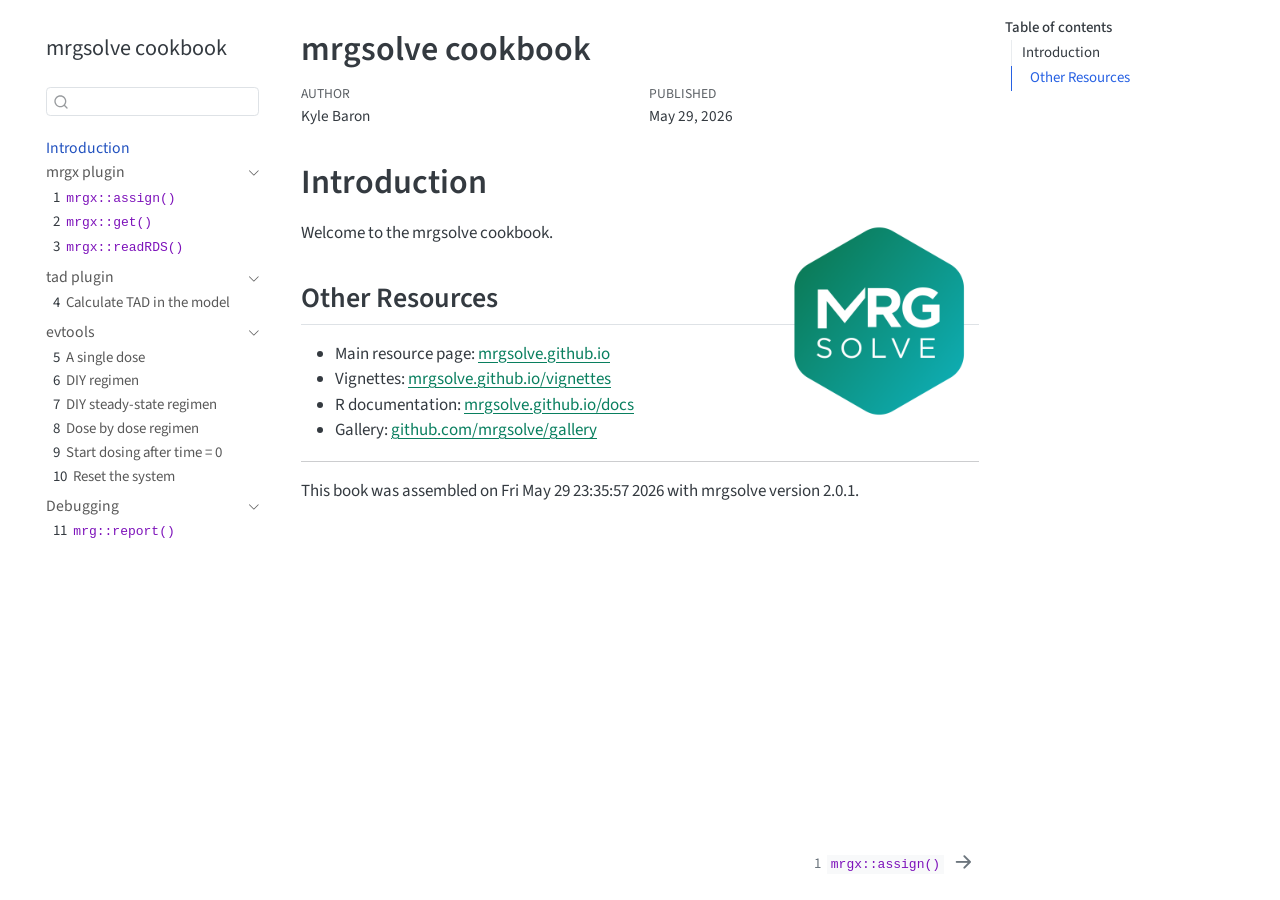
==== commit aa15ad9f: "add tad models" ====
--- a/docs/index.html
+++ b/docs/index.html
@@ -291,7 +291,7 @@
 <li>Gallery: <a href="https://github.com/mrgsolve/gallery">github.com/mrgsolve/gallery</a></li>
 </ul>
 <hr>
-<p>This book was assembled on Fri May 29 23:28:03 2026 with mrgsolve version 2.0.1.</p>
+<p>This book was assembled on Fri May 29 23:35:57 2026 with mrgsolve version 2.0.1.</p>
 
 
 </section>
